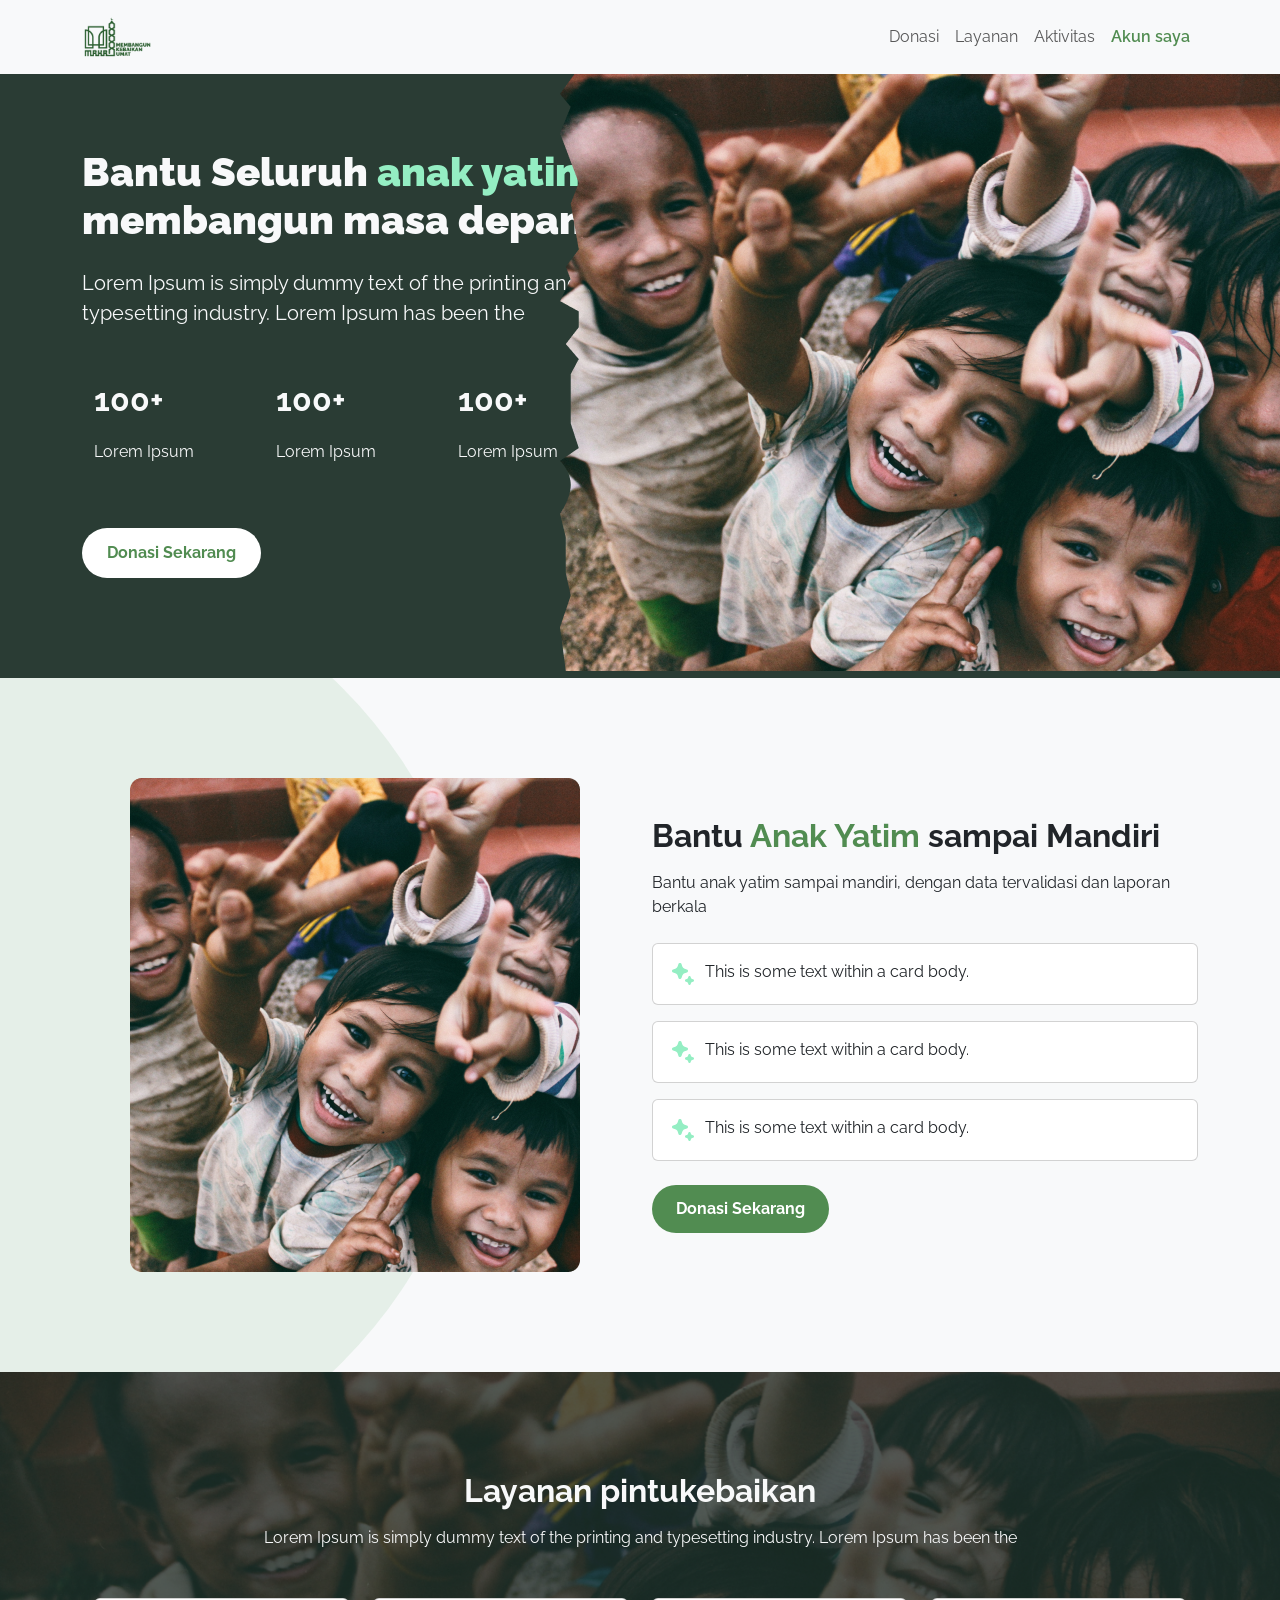
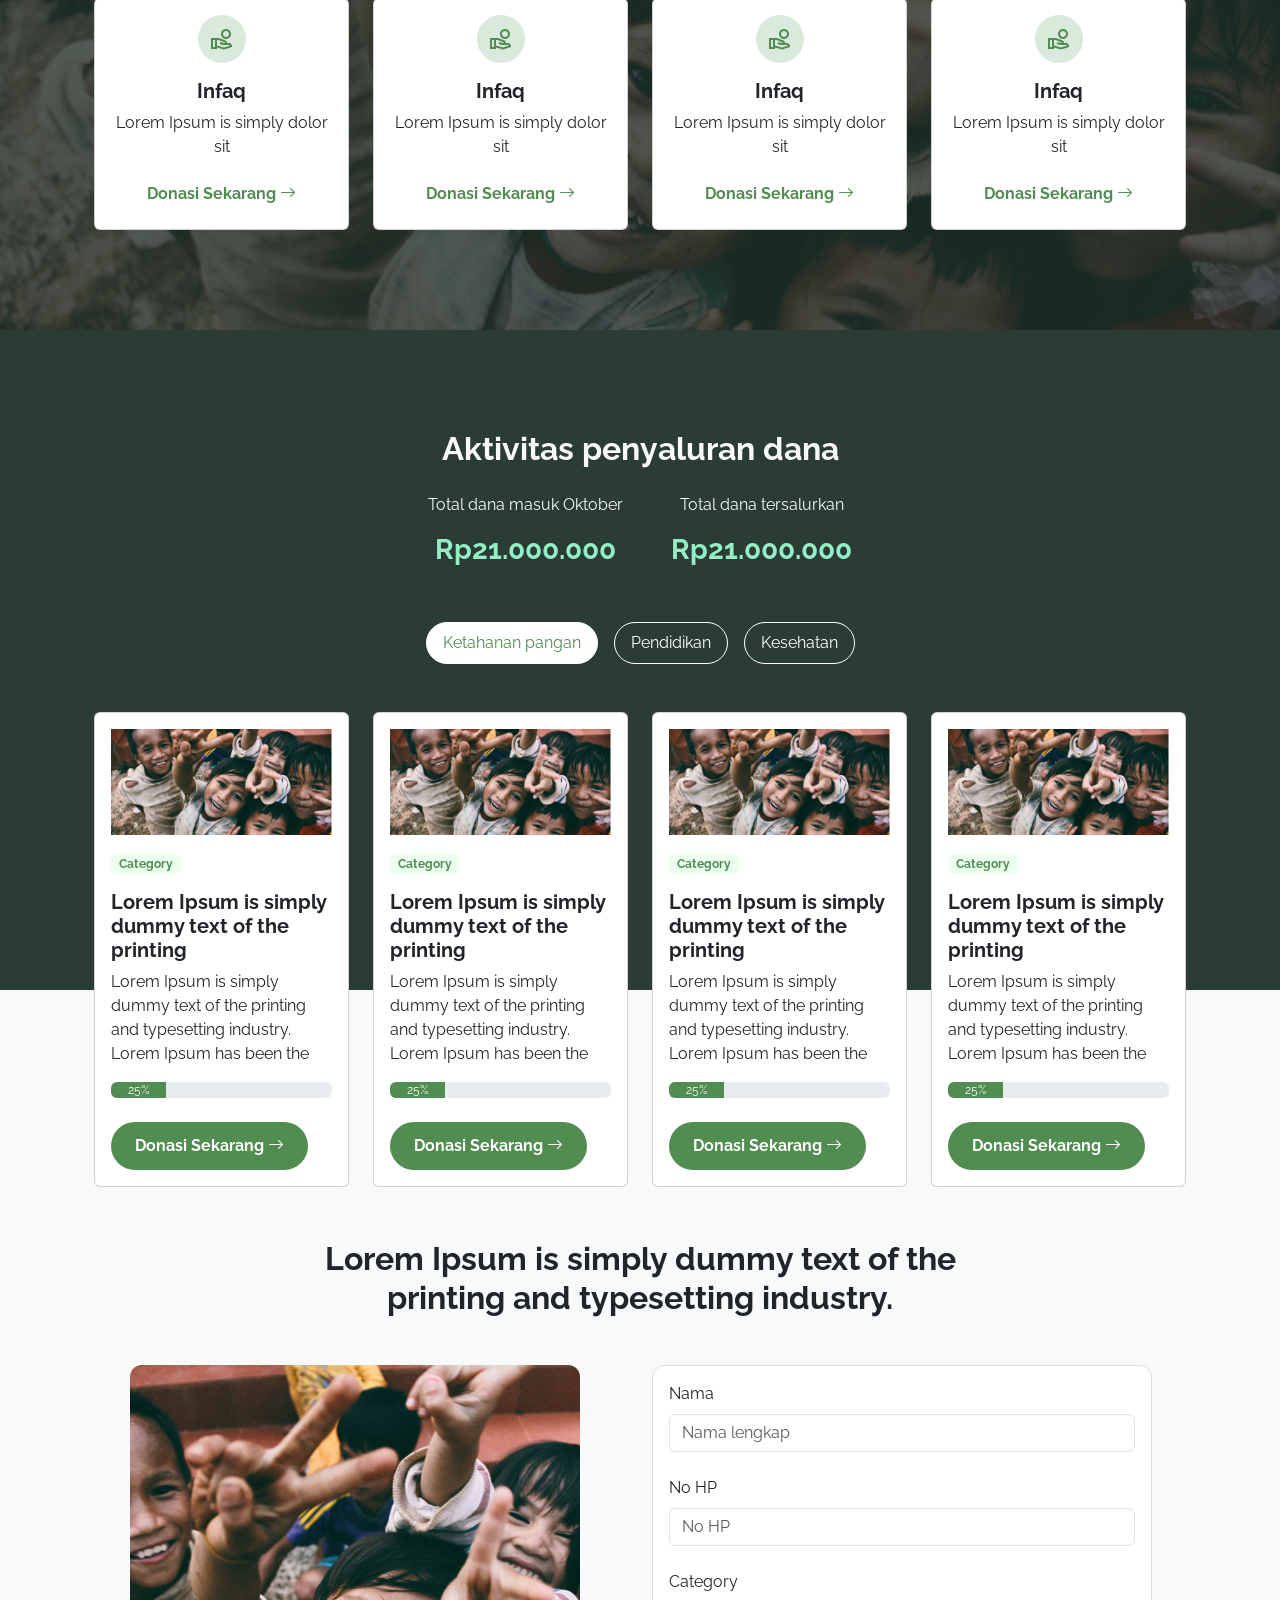
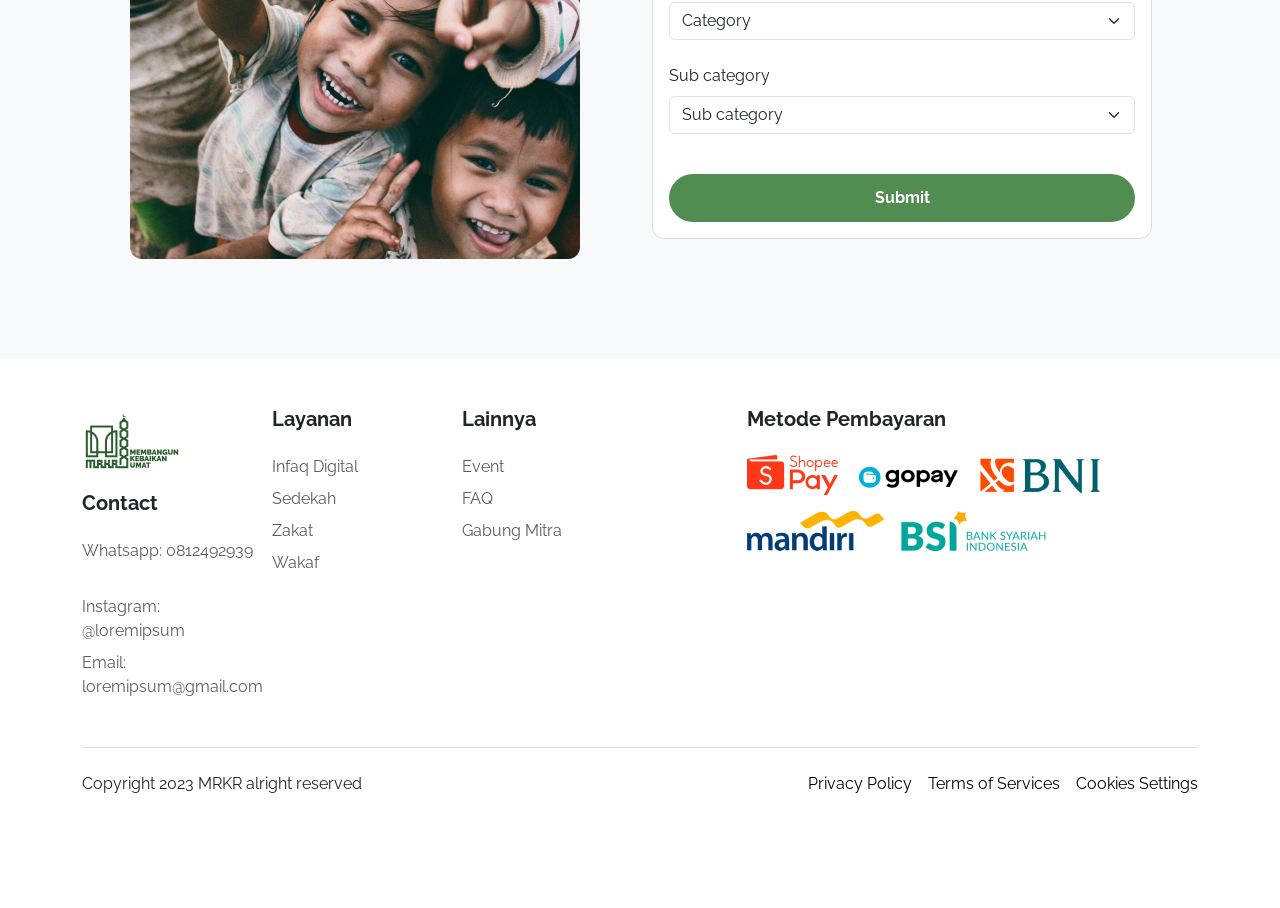
==== bootstrap/index.html @ 49549061 "feat(home): add bootstrap" ====
<!DOCTYPE html>
<html lang="en">
  <head>
    <meta charset="UTF-8" />
    <meta name="viewport" content="width=device-width, initial-scale=1.0" />
    <title>Document</title>
    <link
      href="https://cdn.jsdelivr.net/npm/bootstrap@5.3.3/dist/css/bootstrap.min.css"
      rel="stylesheet"
      integrity="sha384-QWTKZyjpPEjISv5WaRU9OFeRpok6YctnYmDr5pNlyT2bRjXh0JMhjY6hW+ALEwIH"
      crossorigin="anonymous"
    />
    <link
      href="https://cdn.jsdelivr.net/npm/bootstrap-icons@1.9.1/font/bootstrap-icons.css"
      rel="stylesheet"
    />

    <link rel="stylesheet" href="home.css" />
  </head>
  <body>
    <nav
      class="navbar navbar-expand-lg navbar-light bg-light position-fixed w-100"
      style="z-index: 999"
    >
      <div class="container">
        <a class="navbar-brand" href="#">
          <img src="asset/LOGO.png" alt="LOGO" style="height: 48px" />
        </a>
        <button
          class="navbar-toggler"
          type="button"
          data-bs-toggle="collapse"
          data-bs-target="#navbarNav"
          aria-controls="navbarNav"
          aria-expanded="false"
          aria-label="Toggle navigation"
        >
          <span class="navbar-toggler-icon"></span>
        </button>
        <div class="collapse navbar-collapse" id="navbarNav">
          <ul class="navbar-nav">
            <li class="nav-item">
              <a class="nav-link" href="#">Donasi</a>
            </li>
            <li class="nav-item">
              <a class="nav-link" href="#">Layanan</a>
            </li>
            <li class="nav-item">
              <a class="nav-link" href="#">Aktivitas</a>
            </li>
            <li class="nav-item">
              <a class="nav-link active" aria-current="page" href="#"
                >Akun saya</a
              >
            </li>
          </ul>
        </div>
      </div>
    </nav>

    <div class="bg-dark text-light" id="hero">
      <div class="container py-section">
        <div class="row">
          <div class="col-md-6 hero-content mt-5">
            <h1>
              <b
                >Bantu Seluruh
                <span class="text-accent">anak yatim</span> membangun masa
                depan</b
              >
            </h1>
            <p class="mt-4 hero-content-description">
              Lorem Ipsum is simply dummy text of the printing and typesetting
              industry. Lorem Ipsum has been the
            </p>
            <div class="container mt-5">
              <div class="row">
                <div class="col">
                  <b class="credibility-number"><p>100+</p></b>
                  <p>Lorem Ipsum</p>
                </div>
                <div class="col">
                  <b class="credibility-number"><p>100+</p></b>
                  <p>Lorem Ipsum</p>
                </div>
                <div class="col">
                  <b class="credibility-number"><p>100+</p></b>
                  <p>Lorem Ipsum</p>
                </div>
              </div>
            </div>
            <button type="button" class="btn btn-tertiary btn-md mt-5">
              Donasi Sekarang
            </button>
          </div>
          <div class="col-md-6">
            <div class="position-absolute top-0 end-0 d-none d-md-block">
              <img
                src="asset/ImageHeroDesktop.png"
                alt="Image Hero"
                class="image-hero mt-5"
              />
            </div>
          </div>
        </div>
      </div>
    </div>

    <div class="bg-light text-dark section-2" id="bantu-anak-yatim">
      <div class="container py-section">
        <div class="row">
          <div class="col-md-6 text-center d-none d-md-block">
            <img src="asset/ImageSection2.png" alt="Image section 2" />
          </div>
          <div class="col-md-6 my-auto">
            <h2>
              Bantu <span class="text-primary">Anak Yatim</span> sampai Mandiri
            </h2>
            <p class="mt-3">
              Bantu anak yatim sampai mandiri, dengan data tervalidasi dan
              laporan berkala
            </p>
            <div class="d-grid gap-3 mt-4">
              <div class="card">
                <div class="card-body">
                  <div class="d-flex gap-2">
                    <img src="asset/VectorIconSparkle.svg" alt="Icon sparkle" />
                    <p class="my-0">This is some text within a card body.</p>
                  </div>
                </div>
              </div>
              <div class="card">
                <div class="card-body">
                  <div class="d-flex gap-2">
                    <img src="asset/VectorIconSparkle.svg" alt="Icon sparkle" />
                    <p class="my-0">This is some text within a card body.</p>
                  </div>
                </div>
              </div>
              <div class="card">
                <div class="card-body">
                  <div class="d-flex gap-2">
                    <img src="asset/VectorIconSparkle.svg" alt="Icon sparkle" />
                    <p class="my-0">This is some text within a card body.</p>
                  </div>
                </div>
              </div>
            </div>
            <button class="mt-4 btn btn-primary btn-md">Donasi Sekarang</button>
          </div>
        </div>
      </div>
    </div>

    <div class="layanan text-light">
      <div class="container py-section">
        <div class="row">
          <div class="col text-center">
            <h2>Layanan pintukebaikan</h2>
            <p class="mt-3">
              Lorem Ipsum is simply dummy text of the printing and typesetting
              industry. Lorem Ipsum has been the
            </p>
            <div class="container mt-5">
              <div class="row" style="row-gap: 1.5rem">
                <div class="col">
                  <div class="card">
                    <img
                      src="asset/VectorIconDonasi.svg"
                      class="card-img-top pt-3"
                      alt="VectorIconDonasi"
                      style="width: 48px; align-self: center"
                    />
                    <div class="card-body">
                      <h5 class="card-title">Infaq</h5>
                      <p class="card-text">Lorem Ipsum is simply dolor sit</p>
                      <a href="#" class="btn btn-link"
                        >Donasi Sekarang&nbsp;<span
                          class="bi-arrow-right"
                        ></span
                      ></a>
                    </div>
                  </div>
                </div>
                <div class="col">
                  <div class="card">
                    <img
                      src="asset/VectorIconDonasi.svg"
                      class="card-img-top pt-3"
                      alt="VectorIconDonasi"
                      style="width: 48px; align-self: center"
                    />
                    <div class="card-body">
                      <h5 class="card-title">Infaq</h5>
                      <p class="card-text">Lorem Ipsum is simply dolor sit</p>
                      <a href="#" class="btn btn-link"
                        >Donasi Sekarang&nbsp;<span
                          class="bi-arrow-right"
                        ></span
                      ></a>
                    </div>
                  </div>
                </div>
                <div class="col">
                  <div class="card">
                    <img
                      src="asset/VectorIconDonasi.svg"
                      class="card-img-top pt-3"
                      alt="VectorIconDonasi"
                      style="width: 48px; align-self: center"
                    />
                    <div class="card-body">
                      <h5 class="card-title">Infaq</h5>
                      <p class="card-text">Lorem Ipsum is simply dolor sit</p>
                      <a href="#" class="btn btn-link"
                        >Donasi Sekarang&nbsp;<span
                          class="bi-arrow-right"
                        ></span
                      ></a>
                    </div>
                  </div>
                </div>
                <div class="col">
                  <div class="card">
                    <img
                      src="asset/VectorIconDonasi.svg"
                      class="card-img-top pt-3"
                      alt="VectorIconDonasi"
                      style="width: 48px; align-self: center"
                    />
                    <div class="card-body">
                      <h5 class="card-title">Infaq</h5>
                      <p class="card-text">Lorem Ipsum is simply dolor sit</p>
                      <a href="#" class="btn btn-link"
                        >Donasi Sekarang&nbsp;<span
                          class="bi-arrow-right"
                        ></span
                      ></a>
                    </div>
                  </div>
                </div>
              </div>
            </div>
          </div>
        </div>
      </div>
    </div>

    <div class="activity bg-dark text-light py-section">
      <div class="container">
        <div class="row">
          <div class="col text-center">
            <h2 class="mb-4">Aktivitas penyaluran dana</h2>
            <div class="d-flex justify-content-center gap-5">
              <div>
                <p>Total dana masuk Oktober</p>
                <h3 class="text-accent">Rp21.000.000</h3>
              </div>
              <div>
                <p>Total dana tersalurkan</p>
                <h3 class="text-accent">Rp21.000.000</h3>
              </div>
            </div>
          </div>
        </div>
      </div>
      <div class="container mt-5">
        <div class="row">
          <div class="col">
            <ul
              class="nav nav-pills mb-3 justify-content-center gap-3"
              id="pills-tab"
              role="tablist"
            >
              <li class="nav-item" role="presentation">
                <button
                  class="nav-link active"
                  id="pills-ketahanan-tab"
                  data-bs-toggle="pill"
                  data-bs-target="#pills-ketahanan"
                  type="button"
                  role="tab"
                  aria-controls="pills-ketahanan"
                  aria-selected="true"
                >
                  Ketahanan pangan
                </button>
              </li>
              <li class="nav-item" role="presentation">
                <button
                  class="nav-link"
                  id="pills-pendidikan-tab"
                  data-bs-toggle="pill"
                  data-bs-target="#pills-pendidikan"
                  type="button"
                  role="tab"
                  aria-controls="pills-pendidikan"
                  aria-selected="false"
                >
                  Pendidikan
                </button>
              </li>
              <li class="nav-item" role="presentation">
                <button
                  class="nav-link"
                  id="pills-kesehatan-tab"
                  data-bs-toggle="pill"
                  data-bs-target="#pills-kesehatan"
                  type="button"
                  role="tab"
                  aria-controls="pills-kesehatan"
                  aria-selected="false"
                >
                  Kesehatan
                </button>
              </li>
            </ul>
            <div class="tab-content" id="pills-tabContent">
              <div
                class="tab-pane fade show active"
                id="pills-ketahanan"
                role="tabpanel"
                aria-labelledby="pills-ketahanan-tab"
              >
                <div class="container mt-5">
                  <div class="row" style="row-gap: 1.5rem">
                    <div class="col">
                      <div class="card">
                        <img
                          src="asset/image-activity.png"
                          class="card-img-top px-3 pt-3"
                          alt="Activity"
                        />
                        <div class="card-body">
                          <span class="badge bg-primary-subtle mb-3"
                            >Category</span
                          >

                          <h5 class="card-title">
                            Lorem Ipsum is simply dummy text of the printing
                          </h5>
                          <p class="card-text">
                            Lorem Ipsum is simply dummy text of the printing and
                            typesetting industry. Lorem Ipsum has been the
                          </p>
                          <div class="progress">
                            <div
                              class="progress-bar"
                              role="progressbar"
                              style="width: 25%"
                              aria-valuenow="25"
                              aria-valuemin="0"
                              aria-valuemax="100"
                            >
                              25%
                            </div>
                          </div>
                          <a href="#" class="btn btn-primary btn-md mt-4"
                            >Donasi Sekarang&nbsp;<span
                              class="bi-arrow-right"
                            ></span
                          ></a>
                        </div>
                      </div>
                    </div>
                    <div class="col">
                      <div class="card">
                        <img
                          src="asset/image-activity.png"
                          class="card-img-top px-3 pt-3"
                          alt="Activity"
                        />
                        <div class="card-body">
                          <span class="badge bg-primary-subtle mb-3"
                            >Category</span
                          >

                          <h5 class="card-title">
                            Lorem Ipsum is simply dummy text of the printing
                          </h5>
                          <p class="card-text">
                            Lorem Ipsum is simply dummy text of the printing and
                            typesetting industry. Lorem Ipsum has been the
                          </p>
                          <div class="progress">
                            <div
                              class="progress-bar"
                              role="progressbar"
                              style="width: 25%"
                              aria-valuenow="25"
                              aria-valuemin="0"
                              aria-valuemax="100"
                            >
                              25%
                            </div>
                          </div>
                          <a href="#" class="btn btn-primary btn-md mt-4"
                            >Donasi Sekarang&nbsp;<span
                              class="bi-arrow-right"
                            ></span
                          ></a>
                        </div>
                      </div>
                    </div>
                    <div class="col">
                      <div class="card">
                        <img
                          src="asset/image-activity.png"
                          class="card-img-top px-3 pt-3"
                          alt="Activity"
                        />
                        <div class="card-body">
                          <span class="badge bg-primary-subtle mb-3"
                            >Category</span
                          >

                          <h5 class="card-title">
                            Lorem Ipsum is simply dummy text of the printing
                          </h5>
                          <p class="card-text">
                            Lorem Ipsum is simply dummy text of the printing and
                            typesetting industry. Lorem Ipsum has been the
                          </p>
                          <div class="progress">
                            <div
                              class="progress-bar"
                              role="progressbar"
                              style="width: 25%"
                              aria-valuenow="25"
                              aria-valuemin="0"
                              aria-valuemax="100"
                            >
                              25%
                            </div>
                          </div>
                          <a href="#" class="btn btn-primary btn-md mt-4"
                            >Donasi Sekarang&nbsp;<span
                              class="bi-arrow-right"
                            ></span
                          ></a>
                        </div>
                      </div>
                    </div>
                    <div class="col">
                      <div class="card">
                        <img
                          src="asset/image-activity.png"
                          class="card-img-top px-3 pt-3"
                          alt="Activity"
                        />
                        <div class="card-body">
                          <span class="badge bg-primary-subtle mb-3"
                            >Category</span
                          >

                          <h5 class="card-title">
                            Lorem Ipsum is simply dummy text of the printing
                          </h5>
                          <p class="card-text">
                            Lorem Ipsum is simply dummy text of the printing and
                            typesetting industry. Lorem Ipsum has been the
                          </p>
                          <div class="progress">
                            <div
                              class="progress-bar"
                              role="progressbar"
                              style="width: 25%"
                              aria-valuenow="25"
                              aria-valuemin="0"
                              aria-valuemax="100"
                            >
                              25%
                            </div>
                          </div>
                          <a href="#" class="btn btn-primary btn-md mt-4"
                            >Donasi Sekarang&nbsp;<span
                              class="bi-arrow-right"
                            ></span
                          ></a>
                        </div>
                      </div>
                    </div>
                  </div>
                </div>
              </div>
              <div
                class="tab-pane fade"
                id="pills-pendidikan"
                role="tabpanel"
                aria-labelledby="pills-pendidikan-tab"
              >
                ...
              </div>
              <div
                class="tab-pane fade"
                id="pills-kesehatan"
                role="tabpanel"
                aria-labelledby="pills-kesehatan-tab"
              >
                ...
              </div>
            </div>
          </div>
        </div>
      </div>
    </div>

    <div class="donation bg-light text-dark">
      <div class="container py-section">
        <h2 class="text-center mx-auto" style="max-width: 700px">
          Lorem Ipsum is simply dummy text of the printing and typesetting
          industry.
        </h2>

        <div class="row mt-5">
          <div class="col-md-6 text-center d-none d-md-block">
            <img src="asset/ImageSection2.png" alt="Image form" />
          </div>
          <div class="col-md-6">
            <form
              class="bg-white p-3"
              style="
                border: 1px solid var(--border);
                border-radius: 12px;
                max-width: 500px;
              "
            >
              <div class="mb-4">
                <label for="exampleInputName" class="form-label">Nama</label>
                <input
                  type="text"
                  class="form-control"
                  id="name"
                  aria-describedby="name"
                  placeholder="Nama lengkap"
                />
              </div>

              <div class="mb-4">
                <label for="exampleInputPhone" class="form-label">No HP</label>
                <input
                  type="text"
                  class="form-control"
                  id="no-hp"
                  aria-describedby="no hp"
                  placeholder="No HP"
                />
              </div>

              <div class="mb-4">
                <label for="exampleInputCategory" class="form-label"
                  >Category</label
                >

                <select class="form-select" aria-label="Default select example">
                  <option selected>Category</option>
                  <option value="1">One</option>
                  <option value="2">Two</option>
                  <option value="3">Three</option>
                </select>
              </div>

              <div class="mb-4">
                <label for="exampleInputSubcategory" class="form-label"
                  >Sub category</label
                >

                <select class="form-select" aria-label="Default select example">
                  <option selected>Sub category</option>
                  <option value="1">One</option>
                  <option value="2">Two</option>
                  <option value="3">Three</option>
                </select>
              </div>
              <button type="submit" class="btn btn-primary btn-md w-100 mt-3">
                Submit
              </button>
            </form>
          </div>
        </div>
      </div>
    </div>

    <div class="container">
      <footer class="py-5">
        <div class="row">
          <div class="col-6 col-md-2 mb-3">
            <img src="asset/LOGO.png" alt="LOGO" class="mb-3" />
            <h5>Contact</h5>
            <ul class="nav flex-column mt-4">
              <li class="nav-item mb-2">
                <a href="#" class="nav-link p-0 text-body-secondary"
                  >Whatsapp: 0812492939</a
                >
              </li>
              <li class="nav-item mb-2">
                <a href="#" class="nav-link p-0 text-body-secondary"
                  >Instagram: @loremipsum</a
                >
              </li>
              <li class="nav-item mb-2">
                <a href="#" class="nav-link p-0 text-body-secondary"
                  >Email: loremipsum@gmail.com</a
                >
              </li>
            </ul>
          </div>

          <div class="col-6 col-md-2 mb-3">
            <h5>Layanan</h5>
            <ul class="nav flex-column mt-4">
              <li class="nav-item mb-2">
                <a href="#" class="nav-link p-0 text-body-secondary"
                  >Infaq Digital</a
                >
              </li>
              <li class="nav-item mb-2">
                <a href="#" class="nav-link p-0 text-body-secondary"
                  >Sedekah
                </a>
              </li>
              <li class="nav-item mb-2">
                <a href="#" class="nav-link p-0 text-body-secondary">Zakat</a>
              </li>
              <li class="nav-item mb-2">
                <a href="#" class="nav-link p-0 text-body-secondary">Wakaf</a>
              </li>
            </ul>
          </div>

          <div class="col-6 col-md-2 mb-3">
            <h5>Lainnya</h5>
            <ul class="nav flex-column mt-4">
              <li class="nav-item mb-2">
                <a href="#" class="nav-link p-0 text-body-secondary">Event</a>
              </li>
              <li class="nav-item mb-2">
                <a href="#" class="nav-link p-0 text-body-secondary">FAQ</a>
              </li>
              <li class="nav-item mb-2">
                <a href="#" class="nav-link p-0 text-body-secondary"
                  >Gabung Mitra</a
                >
              </li>
            </ul>
          </div>

          <div class="col-md-5 offset-md-1 mb-3">
            <h5>Metode Pembayaran</h5>
            <div class="d-flex gap-3 flex-wrap mt-4">
              <img src="asset/spay.png" alt="ShopeePay" />
              <img src="asset/gopay.png" alt="Gopay" />
              <img src="asset/bni.png" alt="BNI" />
              <img src="asset/mandiri.png" alt="Mandiri" />
              <img src="asset/bsi.png" alt="BSI" />
            </div>
          </div>
        </div>

        <div
          class="d-flex flex-column flex-sm-row justify-content-between py-4 my-4 border-top"
        >
          <p>Copyright 2023 MRKR alright reserved</p>
          <ul class="list-unstyled d-flex">
            <li class="ms-3">
              <a class="link-body-emphasis" href="#">Privacy Policy</a>
            </li>
            <li class="ms-3">
              <a class="link-body-emphasis" href="#">Terms of Services</a>
            </li>
            <li class="ms-3">
              <a class="link-body-emphasis" href="#">Cookies Settings</a>
            </li>
          </ul>
        </div>
      </footer>
    </div>
    <script
      src="https://cdn.jsdelivr.net/npm/bootstrap@5.3.3/dist/js/bootstrap.bundle.min.js"
      integrity="sha384-YvpcrYf0tY3lHB60NNkmXc5s9fDVZLESaAA55NDzOxhy9GkcIdslK1eN7N6jIeHz"
      crossorigin="anonymous"
    ></script>
  </body>
</html>
---- bootstrap/home.css ----
@import url("https://fonts.googleapis.com/css2?family=Raleway:wght@400;600;700&display=swap");

:root {
  --primary: #518c51;
  --bs-primary-rgb: 81, 140, 81;
  --secondary: #d9eadc;
  --dark: #2a3c34;
  --light: #fff;
  --accent: #94eec3;
  --accent-light: #ecffef;
  --text: #333;
  --border: #dddddd;
  --disabled: #d3d3d3;
}
body {
  font-family: Raleway;
  overflow-x: hidden;
  margin: 0;
}
a {
  text-decoration: none;
}
h1,
h2,
h3,
h4,
h5 {
  font-weight: bold;
}
.bg-dark {
  background-color: var(--dark) !important;
}
.bg-primary-subtle {
  background-color: var(--accent-light) !important;
  color: var(--primary);
}
.text-primary {
  color: var(--primary) !important;
}
.text-accent {
  color: var(--accent);
}
.btn {
  border-radius: 10rem !important;
  font-weight: bold;
}

.btn-md {
  padding: 0.75rem 1.5rem;
}
.btn-primary {
  background-color: var(--primary) !important;
  border: none;
}
.btn-tertiary {
  background-color: var(--light);
  color: var(--primary);
}
.btn-link {
  color: var(--primary) !important;
  text-decoration: none;
}
.progress-bar {
  background-color: var(--primary) !important;
}
.nav-pills .nav-link {
  border-radius: 10rem !important;
}
.nav-pills .nav-link.active,
.nav-pills .show > .nav-link {
  background-color: var(--light) !important;
  color: var(--primary) !important;
}

.nav-pills .nav-link {
  color: var(--light) !important;
  border: 1px solid var(--light) !important;
}

@media (min-width: 1024px) {
  .credibility-number {
    font-size: 2rem;
  }
  .hero-content-description {
    font-size: 1.25rem;
  }
  .py-section {
    padding-top: 100px;
    padding-bottom: 100px;
  }
  .section-2 {
    background-image: url("asset/bg-ellipse.svg");
    background-position: center left;
    background-repeat: no-repeat;
  }
  .activity {
    max-height: 660px;
  }
  .donation {
    padding-top: 150px;
  }
}

@media (max-width: 1024px) {
  .credibility-number {
    font-size: 1.5rem;
  }
  .py-section {
    padding-top: 64px;
    padding-bottom: 64px;
  }
}

.layanan {
  background-image: url("asset/bg-layanan.png");
  background-size: cover;
  background-repeat: no-repeat;
}

#navbarNav {
  justify-content: flex-end;
}

.navbar-nav .nav-link.active,
.navbar-nav .nav-link.show {
  color: var(--primary);
  font-weight: 600;
}

/* .nav-link {
  padding: 0.5rem 1rem !important;
} */
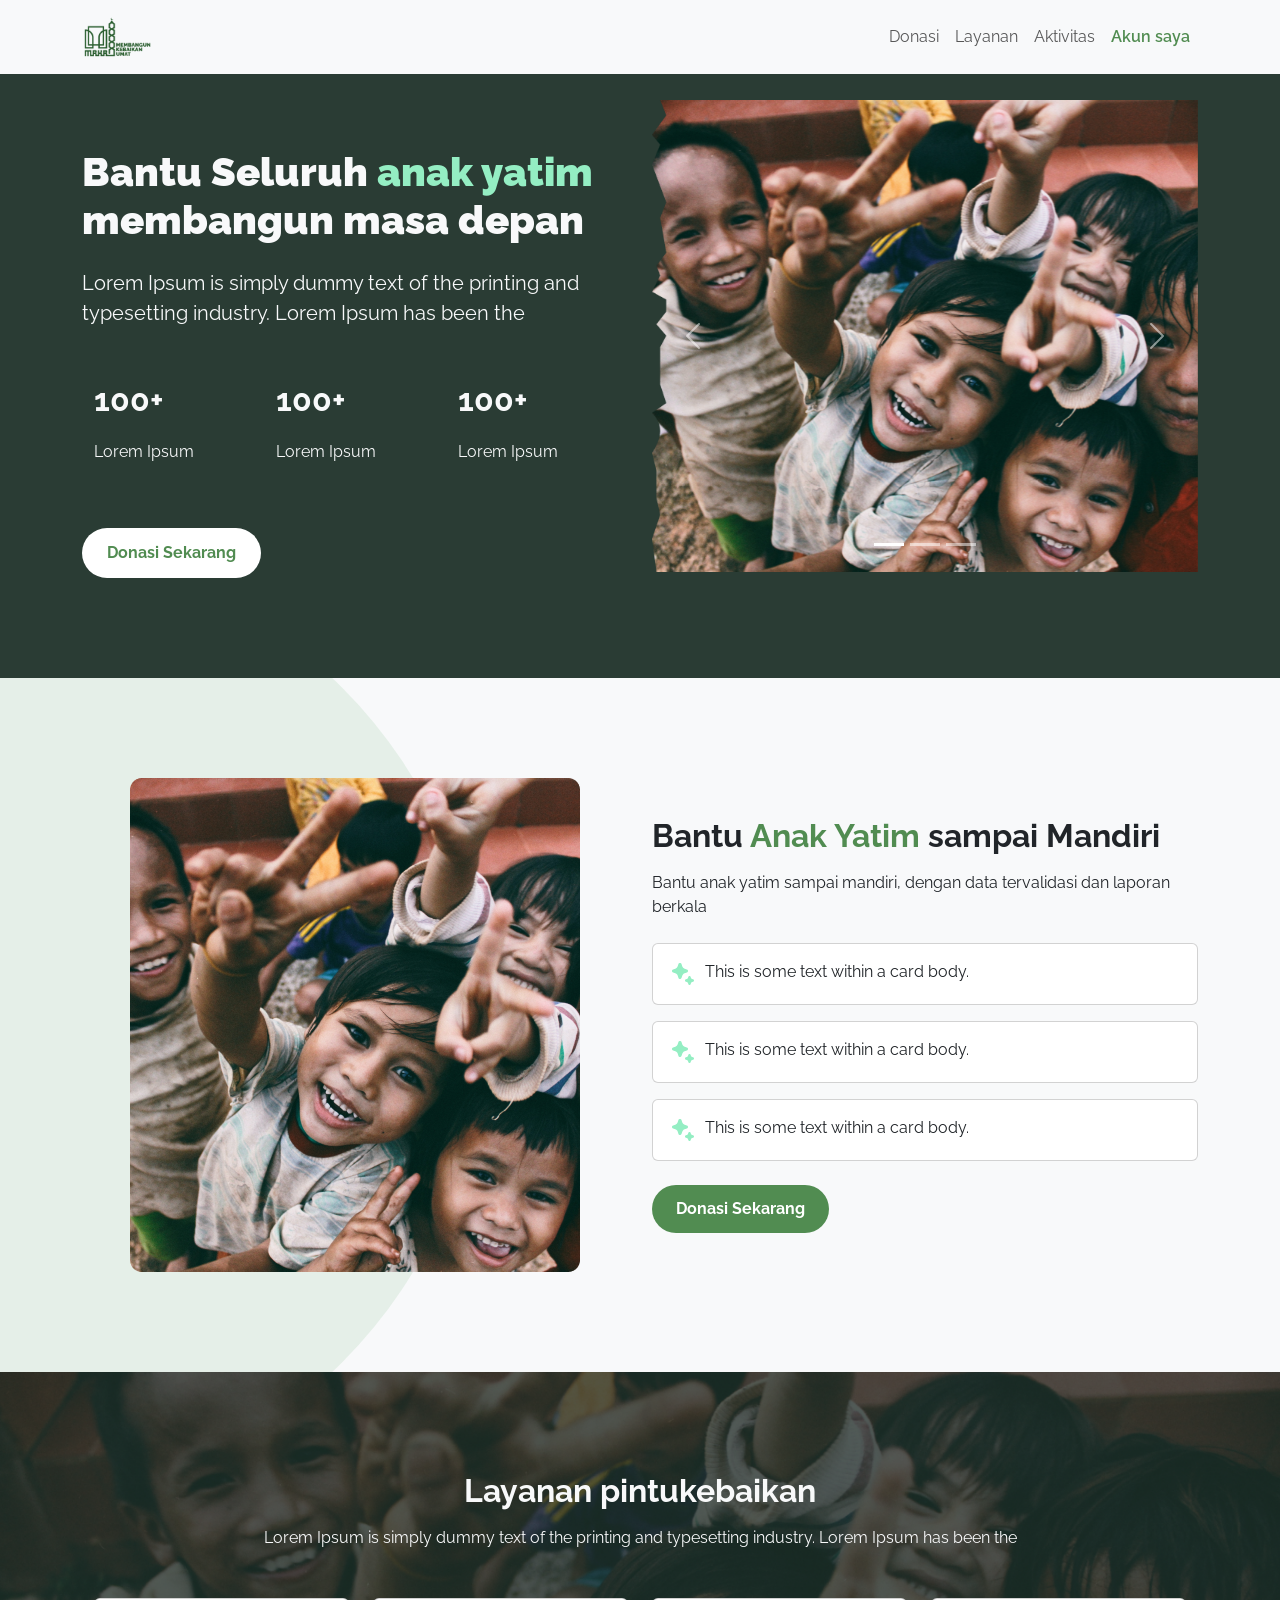
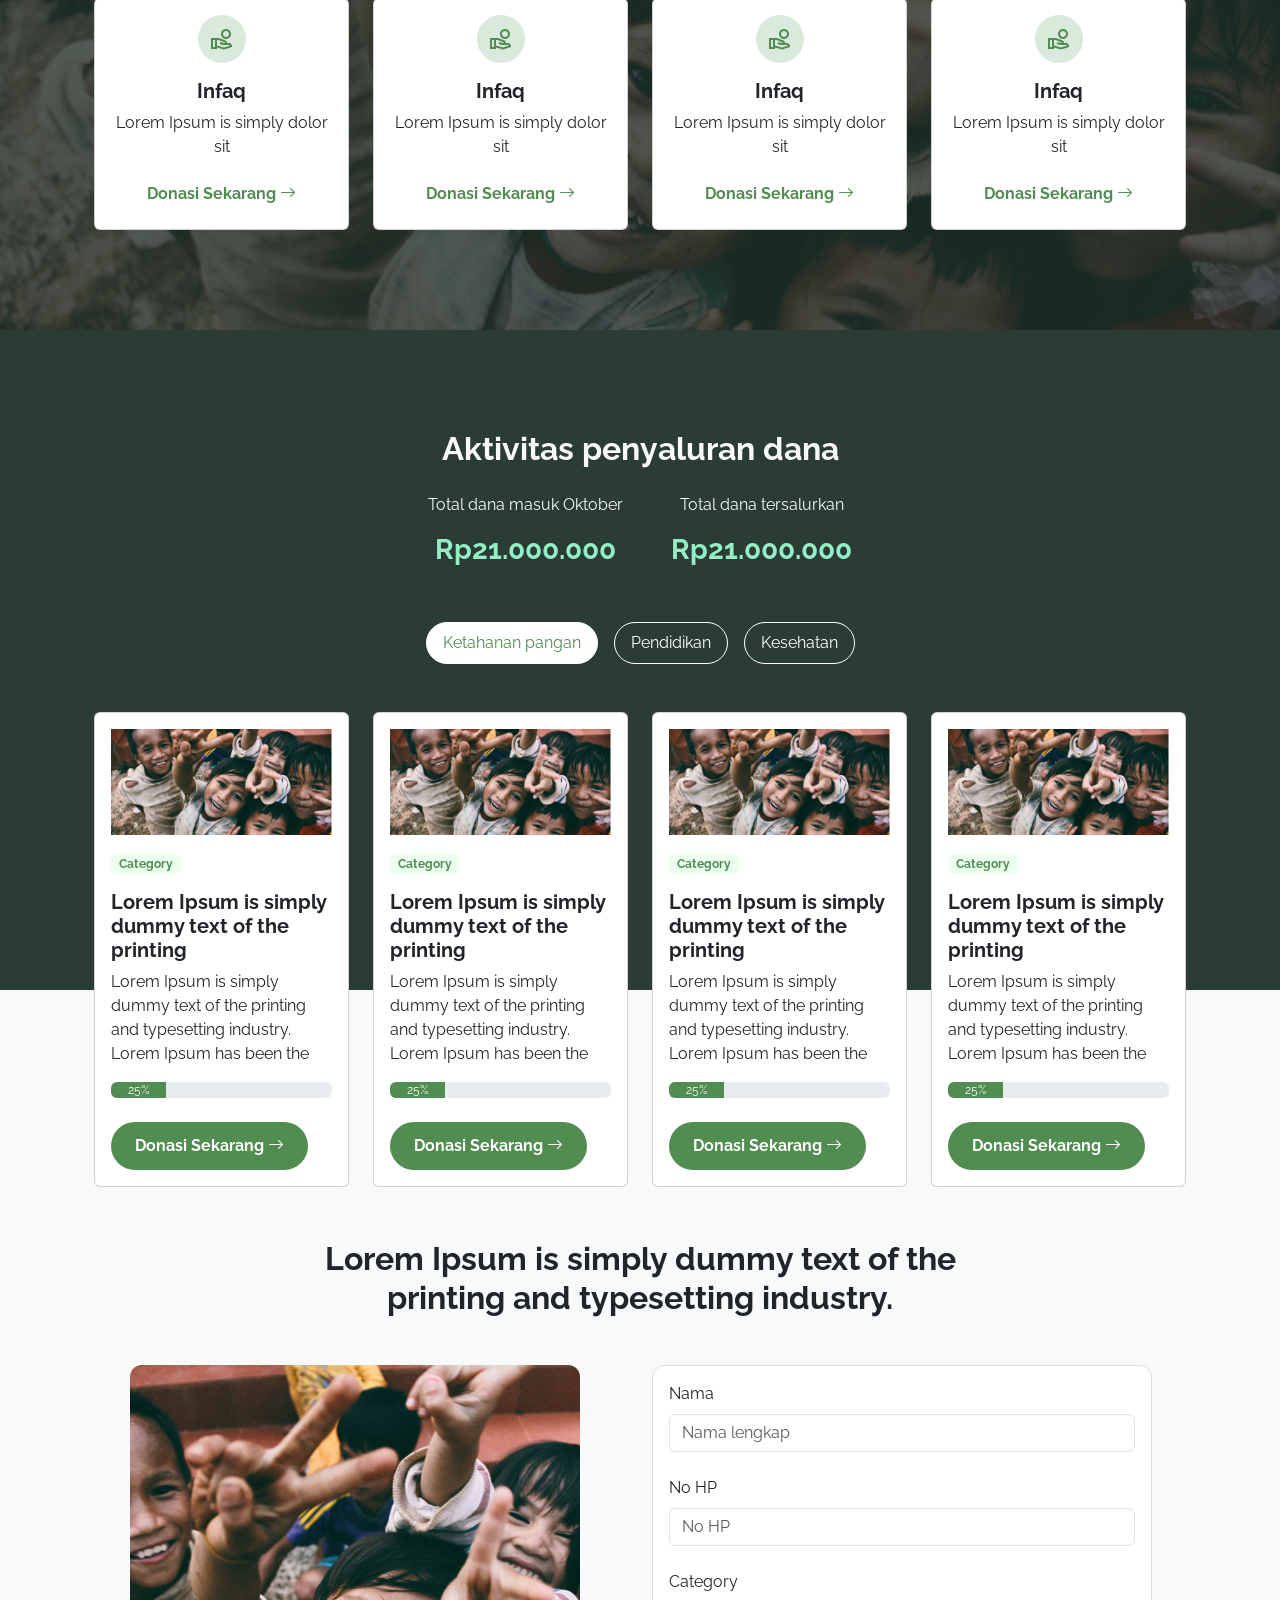
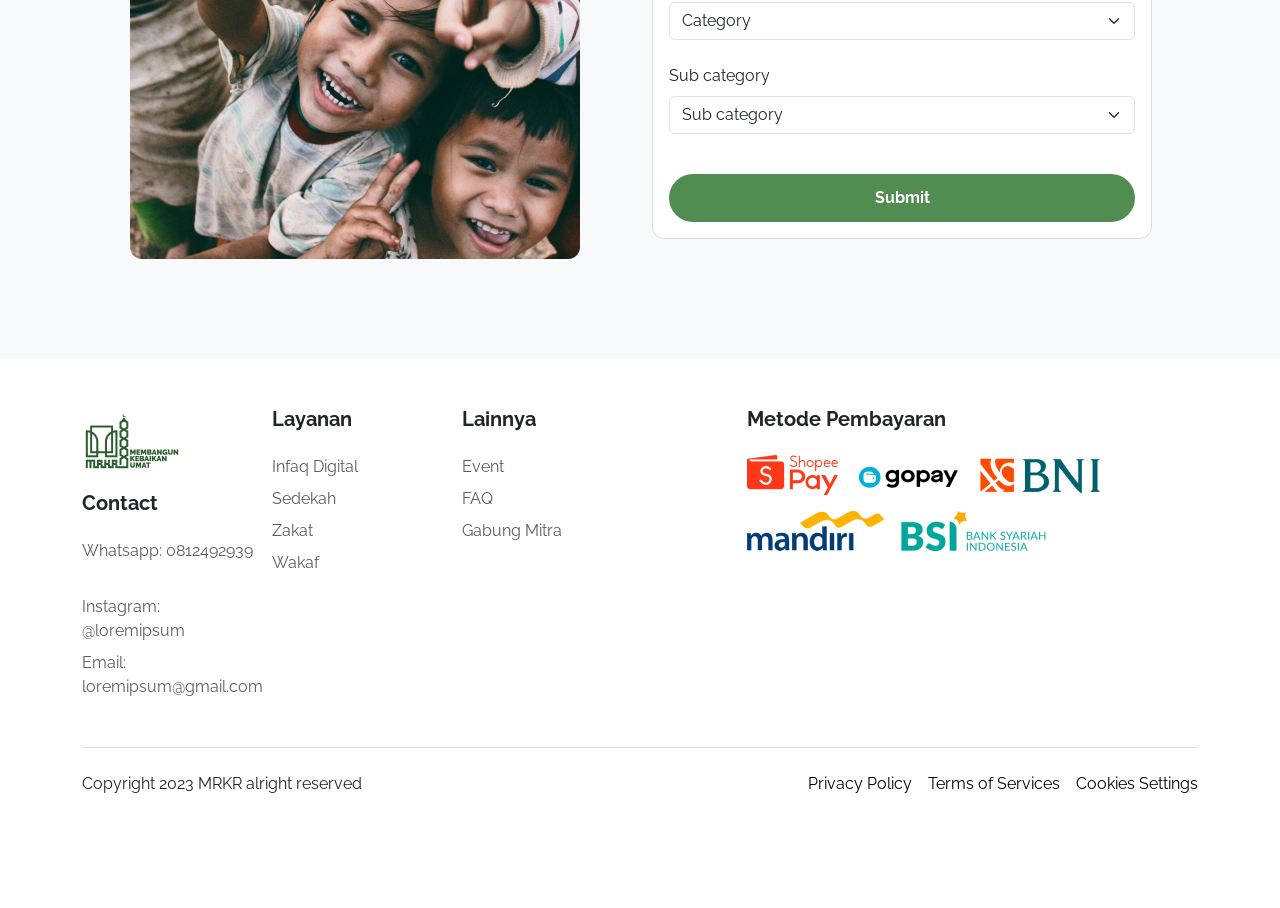
==== commit 3ff9e376: "feat(home): add slider hero" ====
--- a/bootstrap/index.html
+++ b/bootstrap/index.html
@@ -58,10 +58,17 @@
       </div>
     </nav>
 
-    <div class="bg-dark text-light" id="hero">
-      <div class="container py-section">
+    <div class="bg-dark text-light py-section" id="hero">
+      <div class="d-block d-md-none">
+        <img
+          src="asset/ImageHeroMobile.png"
+          alt="Image Hero"
+          class="image-hero w-100"
+        />
+      </div>
+      <div class="container">
         <div class="row">
-          <div class="col-md-6 hero-content mt-5">
+          <div class="col-md-6 hero-content mt-5 hero-content">
             <h1>
               <b
                 >Bantu Seluruh
@@ -94,12 +101,87 @@
             </button>
           </div>
           <div class="col-md-6">
-            <div class="position-absolute top-0 end-0 d-none d-md-block">
+            <!-- <div class="position-absolute top-0 end-0 d-none d-md-block">
               <img
                 src="asset/ImageHeroDesktop.png"
                 alt="Image Hero"
                 class="image-hero mt-5"
               />
+            </div> -->
+            <div
+              id="carouselExampleIndicators"
+              class="carousel slide"
+              data-bs-ride="carousel"
+            >
+              <div class="carousel-indicators">
+                <button
+                  type="button"
+                  data-bs-target="#carouselExampleIndicators"
+                  data-bs-slide-to="0"
+                  class="active"
+                  aria-current="true"
+                  aria-label="Slide 1"
+                ></button>
+                <button
+                  type="button"
+                  data-bs-target="#carouselExampleIndicators"
+                  data-bs-slide-to="1"
+                  aria-label="Slide 2"
+                ></button>
+                <button
+                  type="button"
+                  data-bs-target="#carouselExampleIndicators"
+                  data-bs-slide-to="2"
+                  aria-label="Slide 3"
+                ></button>
+              </div>
+              <div class="carousel-inner">
+                <div class="carousel-item active">
+                  <img
+                    src="asset/ImageHeroDesktop.png"
+                    class="d-block w-100"
+                    alt="..."
+                  />
+                </div>
+                <div class="carousel-item">
+                  <img
+                    src="asset/ImageHeroDesktop.png"
+                    class="d-block w-100"
+                    alt="..."
+                  />
+                </div>
+                <div class="carousel-item">
+                  <img
+                    src="asset/ImageHeroDesktop.png"
+                    class="d-block w-100"
+                    alt="..."
+                  />
+                </div>
+              </div>
+              <button
+                class="carousel-control-prev"
+                type="button"
+                data-bs-target="#carouselExampleIndicators"
+                data-bs-slide="prev"
+              >
+                <span
+                  class="carousel-control-prev-icon"
+                  aria-hidden="true"
+                ></span>
+                <span class="visually-hidden">Previous</span>
+              </button>
+              <button
+                class="carousel-control-next"
+                type="button"
+                data-bs-target="#carouselExampleIndicators"
+                data-bs-slide="next"
+              >
+                <span
+                  class="carousel-control-next-icon"
+                  aria-hidden="true"
+                ></span>
+                <span class="visually-hidden">Next</span>
+              </button>
             </div>
           </div>
         </div>
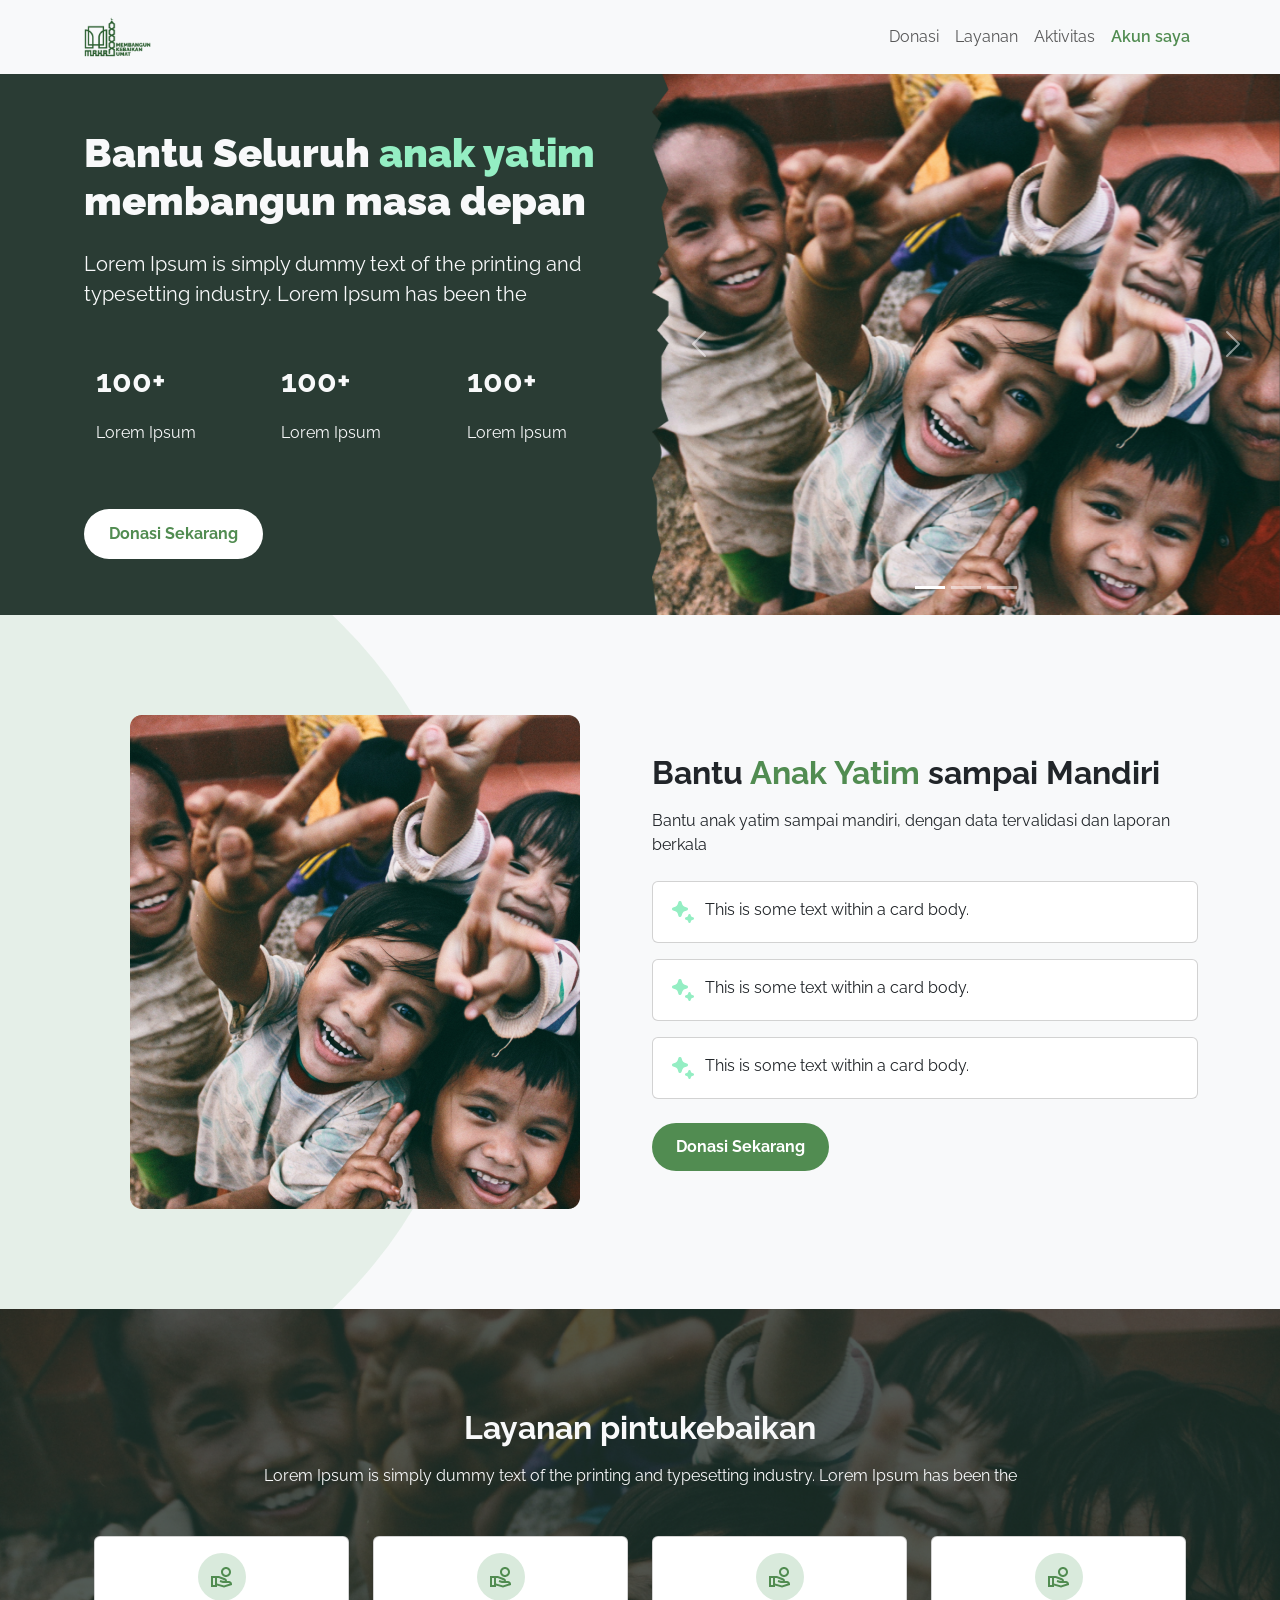
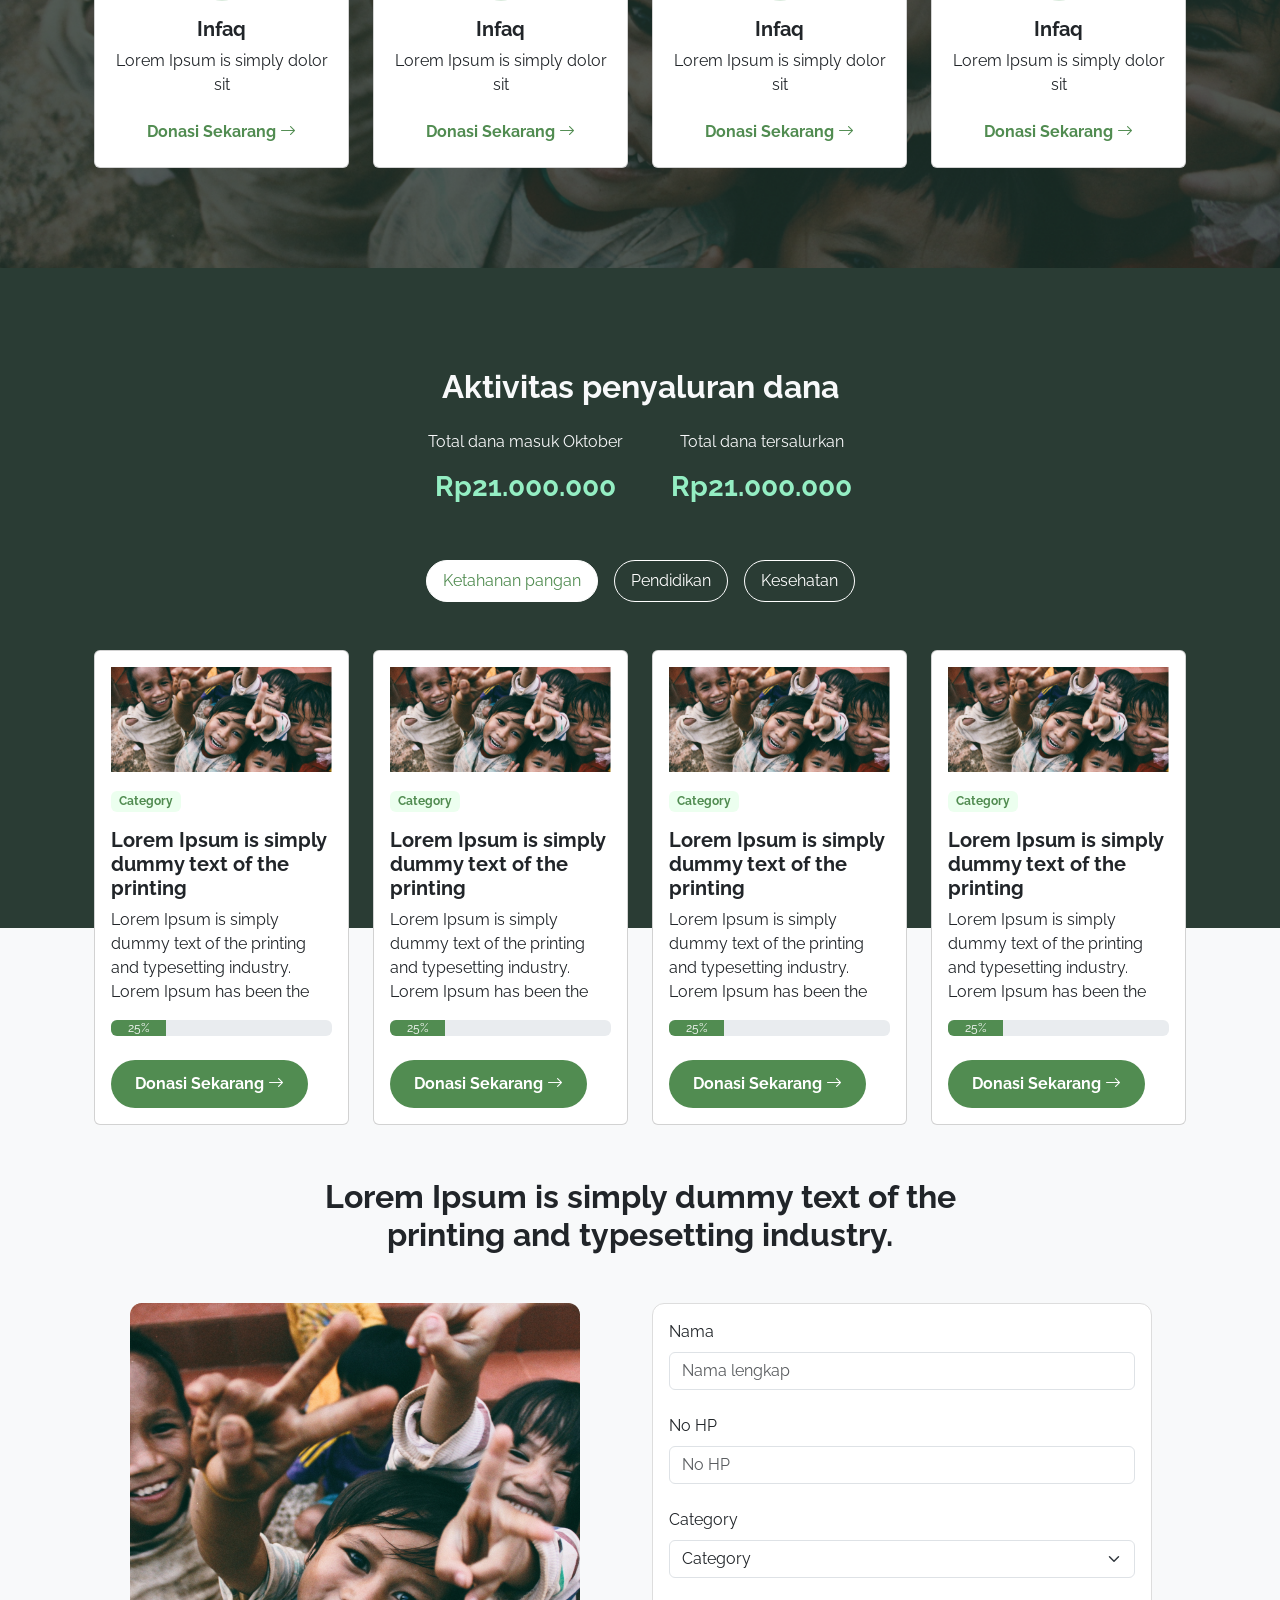
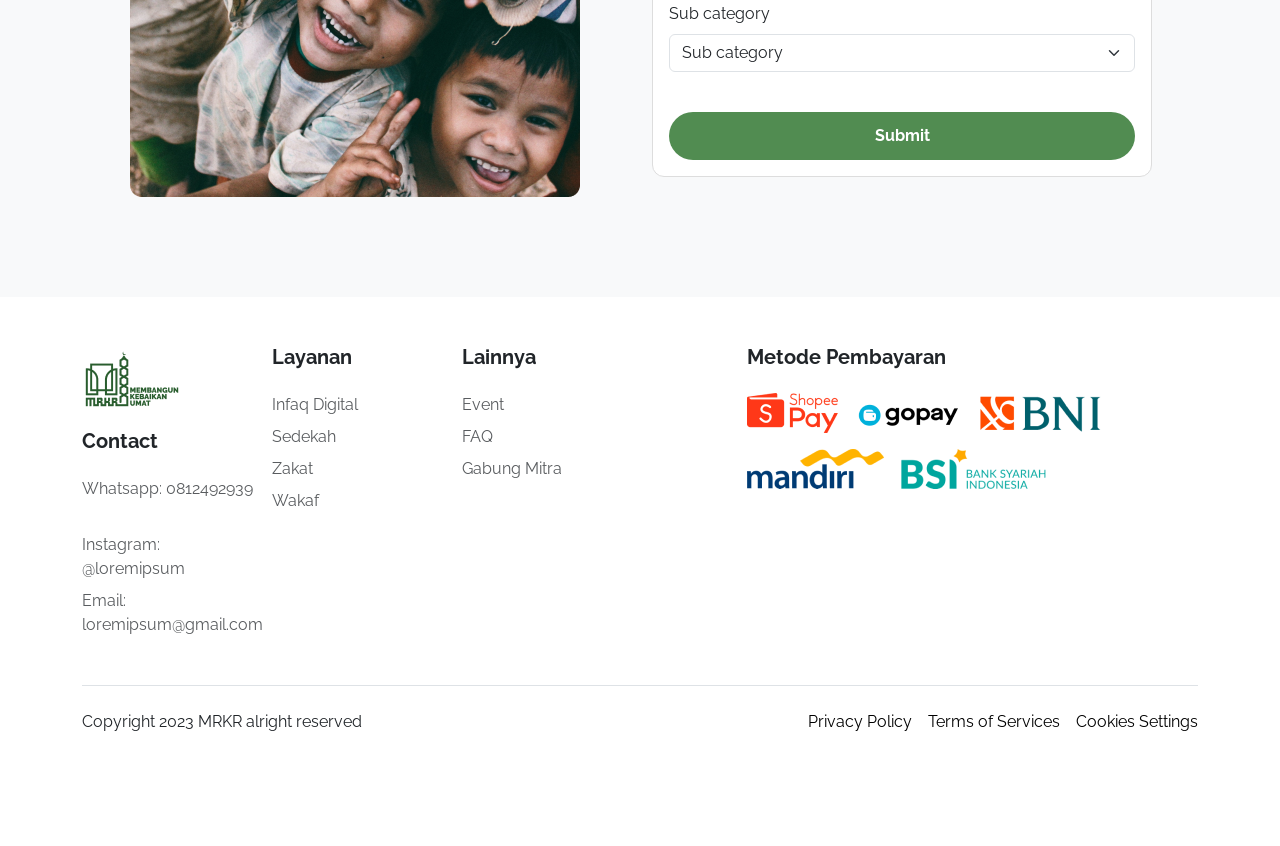
==== commit 332ebc78: "feat(home): add slider and fix hover" ====
--- a/bootstrap/index.html
+++ b/bootstrap/index.html
@@ -58,17 +58,10 @@
       </div>
     </nav>
 
-    <div class="bg-dark text-light py-section" id="hero">
-      <div class="d-block d-md-none">
-        <img
-          src="asset/ImageHeroMobile.png"
-          alt="Image Hero"
-          class="image-hero w-100"
-        />
-      </div>
-      <div class="container">
-        <div class="row">
-          <div class="col-md-6 hero-content mt-5 hero-content">
+    <div class="bg-dark text-light" id="hero">
+      <div class="d-flex hero-desktop">
+        <div class="row reverse">
+          <div class="col-md-6 hero-content my-auto hero-content">
             <h1>
               <b
                 >Bantu Seluruh
@@ -101,13 +94,6 @@
             </button>
           </div>
           <div class="col-md-6">
-            <!-- <div class="position-absolute top-0 end-0 d-none d-md-block">
-              <img
-                src="asset/ImageHeroDesktop.png"
-                alt="Image Hero"
-                class="image-hero mt-5"
-              />
-            </div> -->
             <div
               id="carouselExampleIndicators"
               class="carousel slide"
@@ -139,22 +125,37 @@
                 <div class="carousel-item active">
                   <img
                     src="asset/ImageHeroDesktop.png"
-                    class="d-block w-100"
+                    class="d-block w-100 desktop"
                     alt="..."
+                  />
+                  <img
+                    src="asset/ImageHeroMobile.png"
+                    alt="Image Hero"
+                    class="image-hero w-100 mobile"
                   />
                 </div>
                 <div class="carousel-item">
                   <img
                     src="asset/ImageHeroDesktop.png"
-                    class="d-block w-100"
+                    class="d-block w-100 desktop"
                     alt="..."
+                  />
+                  <img
+                    src="asset/ImageHeroMobile.png"
+                    alt="Image Hero"
+                    class="image-hero w-100 mobile"
                   />
                 </div>
                 <div class="carousel-item">
                   <img
                     src="asset/ImageHeroDesktop.png"
-                    class="d-block w-100"
+                    class="d-block w-100 desktop"
                     alt="..."
+                  />
+                  <img
+                    src="asset/ImageHeroMobile.png"
+                    alt="Image Hero"
+                    class="image-hero w-100 mobile"
                   />
                 </div>
               </div>
--- a/bootstrap/home.css
+++ b/bootstrap/home.css
@@ -26,6 +26,9 @@
 h4,
 h5 {
   font-weight: bold;
+}
+a:hover {
+  color: var(--primary) !important;
 }
 .bg-dark {
   background-color: var(--dark) !important;
@@ -78,6 +81,26 @@
 }
 
 @media (min-width: 1024px) {
+  .mobile,
+  img.mobile {
+    display: none !important;
+  }
+  .hero-desktop {
+    padding-top: 4.5rem;
+  }
+  .hero-content {
+    padding: 3rem 0 3rem 6rem;
+  }
+  .carousel,
+  .carousel-inner,
+  .carousel-item {
+    height: 100%;
+  }
+  .carousel-item img {
+    height: 100%;
+    object-fit: cover;
+    object-position: left;
+  }
   .credibility-number {
     font-size: 2rem;
   }
@@ -102,6 +125,19 @@
 }
 
 @media (max-width: 1024px) {
+  .hero-desktop {
+    padding: 4rem 0 3rem 0;
+  }
+  .hero-content {
+    padding: 2rem 1.25rem 0 1.25rem;
+  }
+  .desktop,
+  img.desktop {
+    display: none !important;
+  }
+  .reverse {
+    flex-direction: column-reverse;
+  }
   .credibility-number {
     font-size: 1.5rem;
   }
